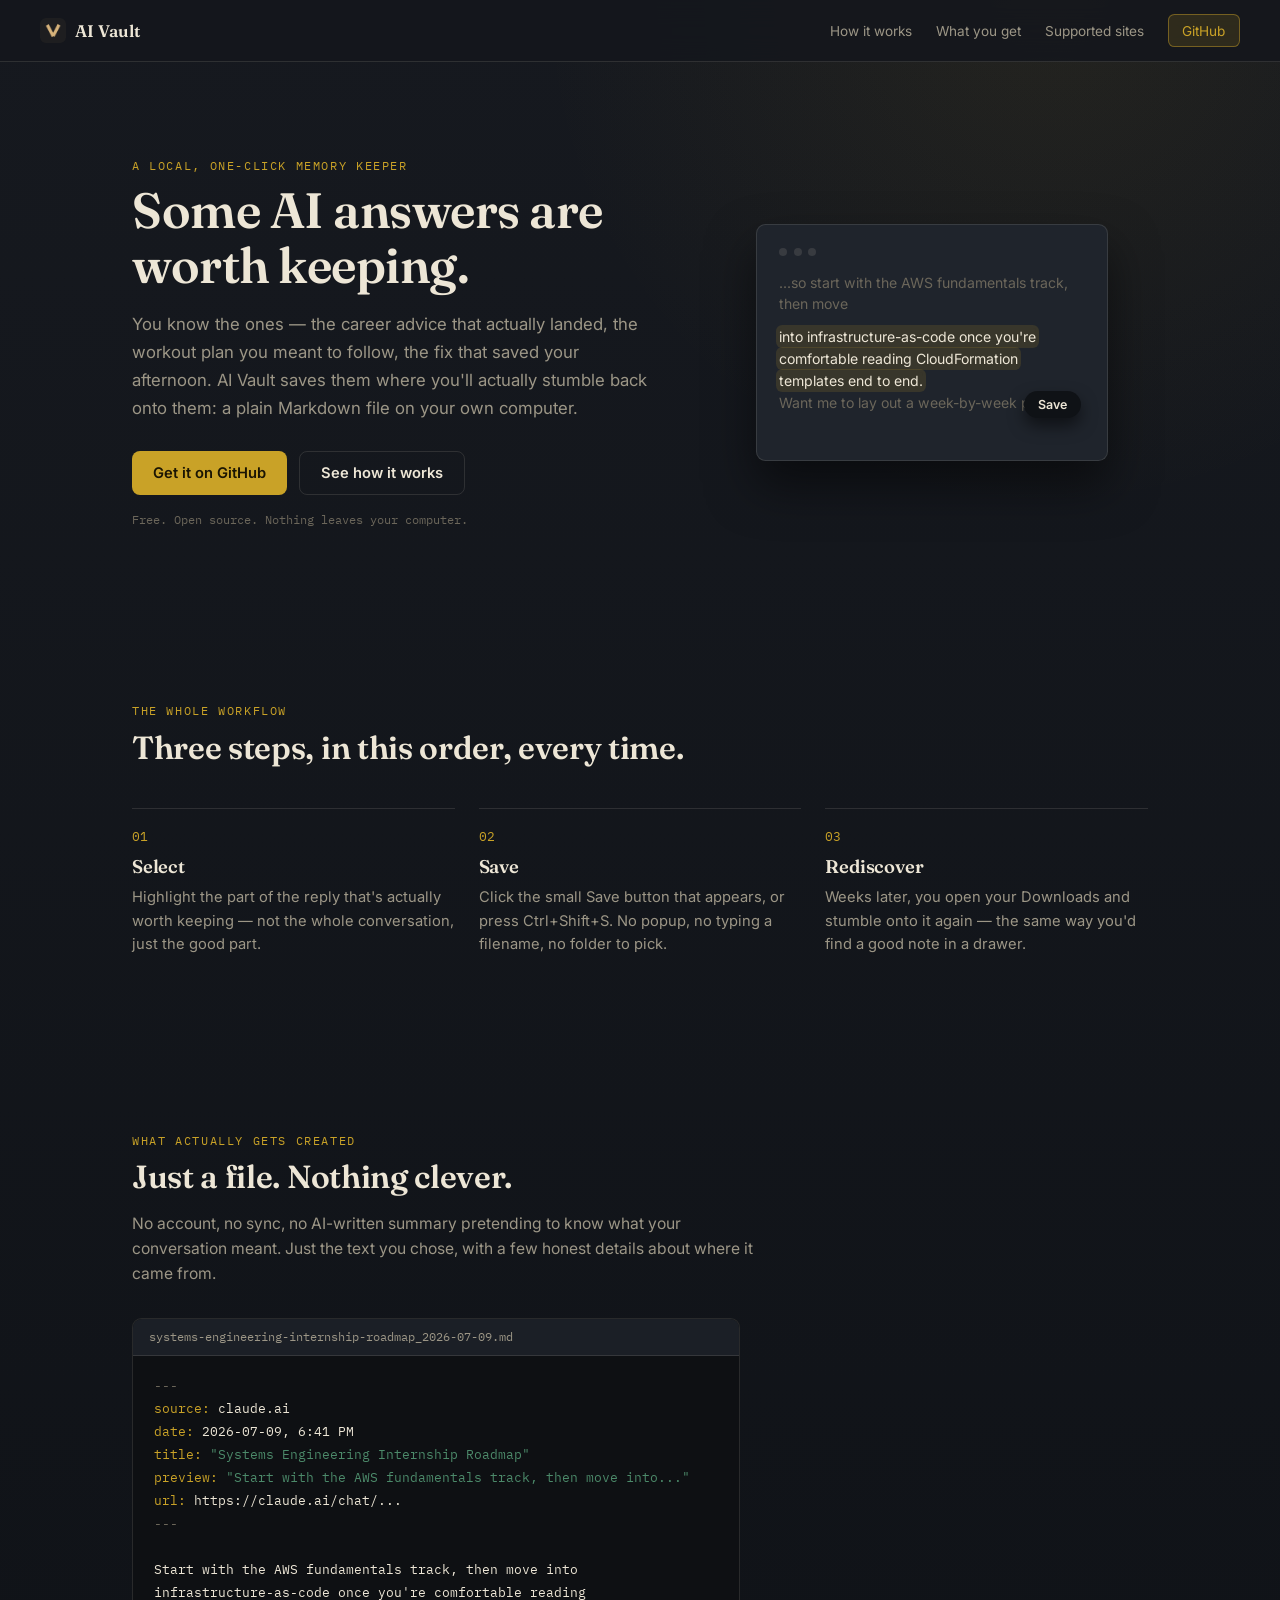
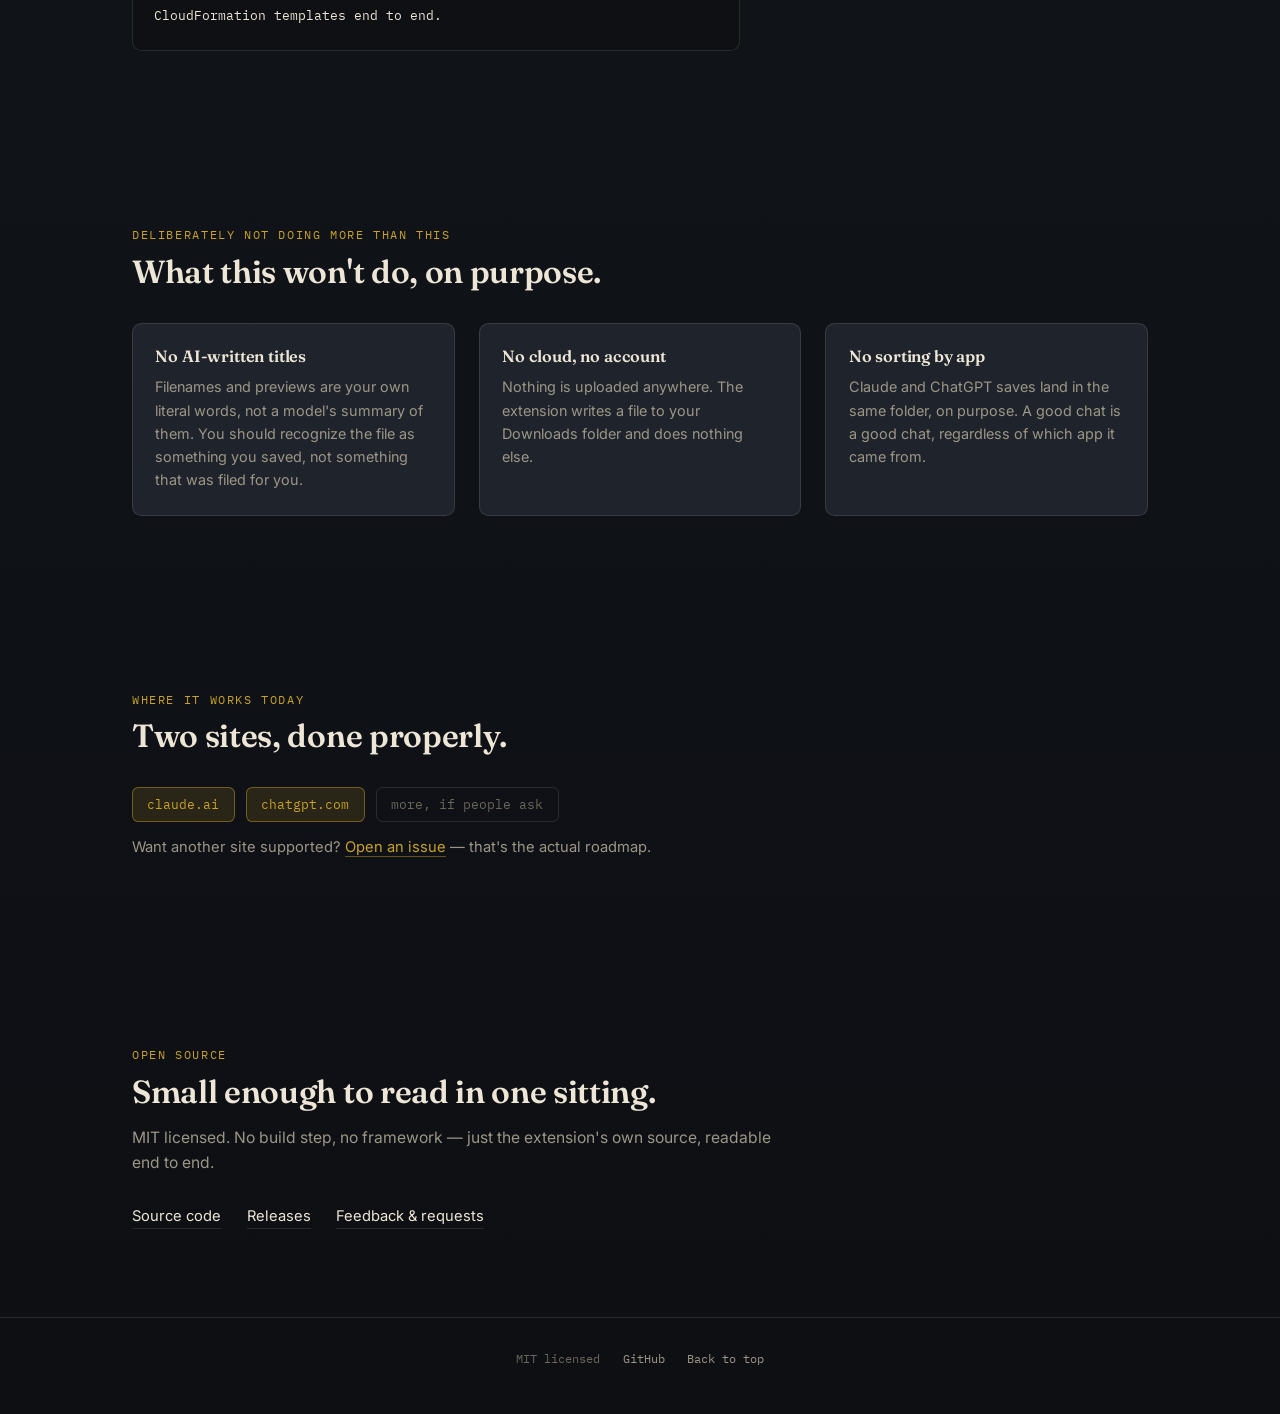
==== site/index.html @ 9601a529 "Initial commit: AI Vault v1.0.0" ====
<!doctype html>
<html lang="en">
  <head>
    <meta charset="utf-8" />
    <meta name="viewport" content="width=device-width, initial-scale=1" />
    <title>AI Vault — keep the AI answers worth keeping</title>
    <meta
      name="description"
      content="A tiny Chrome extension that saves the AI chats you actually care about. Highlight text on Claude or ChatGPT, hit Save, get a local Markdown file. No cloud, no accounts, no dialogs."
    />
    <meta name="keywords" content="save ChatGPT conversations, export Claude chats, AI conversation to Markdown, local-first AI notes, personal AI archive, ChatGPT knowledge base" />
    <link rel="canonical" href="https://ps-aditya.github.io/ai-vault/" />
    <meta property="og:title" content="AI Vault — keep the AI answers worth keeping" />
    <meta property="og:description" content="Highlight text on Claude or ChatGPT, hit Save. It becomes a local Markdown file, no cloud, no accounts, no dialogs." />
    <meta property="og:type" content="website" />
    <meta property="og:url" content="https://ps-aditya.github.io/ai-vault/" />
    <meta property="og:image" content="https://ps-aditya.github.io/ai-vault/assets/icon.png" />
    <meta name="twitter:card" content="summary" />
    <meta name="twitter:title" content="AI Vault — keep the AI answers worth keeping" />
    <meta name="twitter:description" content="A one-click local save for the AI chats that actually matter to you." />
    <link rel="icon" href="assets/icon.png" />
    <link rel="preconnect" href="https://fonts.googleapis.com" />
    <link rel="preconnect" href="https://fonts.gstatic.com" crossorigin />
    <link
      href="https://fonts.googleapis.com/css2?family=Fraunces:opsz,wght@9..144,500;9..144,600&family=Inter:wght@400;500;600&family=IBM+Plex+Mono:wght@400;500&display=swap"
      rel="stylesheet"
    />
    <link rel="stylesheet" href="styles.css" />
    <script type="application/ld+json">
      {
        "@context": "https://schema.org",
        "@type": "SoftwareApplication",
        "name": "AI Vault",
        "applicationCategory": "BrowserApplication",
        "operatingSystem": "Chrome",
        "description": "Local-first Chrome extension that saves highlighted AI chat text as Markdown files on your own computer. No cloud, no accounts.",
        "url": "https://ps-aditya.github.io/ai-vault/",
        "codeRepository": "https://github.com/ps-aditya/ai-vault",
        "license": "https://github.com/ps-aditya/ai-vault/blob/main/LICENSE",
        "offers": {
          "@type": "Offer",
          "price": "0",
          "priceCurrency": "USD"
        }
      }
    </script>
  </head>
  <body>
    <header class="topbar">
      <a class="brand" href="#top">
        <img src="assets/icon.png" alt="" />
        <span>AI Vault</span>
      </a>
      <nav aria-label="Primary navigation">
        <a href="#how-it-works">How it works</a>
        <a href="#what-you-get">What you get</a>
        <a href="#sources">Supported sites</a>
        <a class="nav-cta" href="https://github.com/ps-aditya/ai-vault">GitHub</a>
      </nav>
    </header>

    <main>
      <section class="hero" id="top">
        <div class="hero-copy">
          <p class="eyebrow">a local, one-click memory keeper</p>
          <h1>Some AI answers are worth keeping.</h1>
          <p class="lede">
            You know the ones — the career advice that actually landed, the
            workout plan you meant to follow, the fix that saved your
            afternoon. AI Vault saves them where you'll actually stumble
            back onto them: a plain Markdown file on your own computer.
          </p>
          <div class="hero-actions">
            <a class="btn-primary" href="https://github.com/ps-aditya/ai-vault/releases/latest">Get it on GitHub</a>
            <a class="btn-ghost" href="#how-it-works">See how it works</a>
          </div>
          <p class="hero-fineprint">Free. Open source. Nothing leaves your computer.</p>
        </div>

        <div class="hero-visual" aria-hidden="true">
          <div class="index-card">
            <div class="card-row card-head">
              <span class="dot"></span><span class="dot"></span><span class="dot"></span>
            </div>
            <p class="card-line card-line--muted">...so start with the AWS fundamentals track, then move</p>
            <p class="card-line card-line--highlight">
              into infrastructure-as-code once you're comfortable reading
              CloudFormation templates end to end.
            </p>
            <p class="card-line card-line--muted">Want me to lay out a week-by-week plan?</p>
            <div class="save-pill">Save</div>
            <div class="stamp">SAVED</div>
          </div>
        </div>
      </section>

      <section class="sequence" id="how-it-works">
        <div class="section-head">
          <p class="eyebrow">the whole workflow</p>
          <h2>Three steps, in this order, every time.</h2>
        </div>
        <div class="sequence-rail">
          <article>
            <span class="seq-number">01</span>
            <h3>Select</h3>
            <p>Highlight the part of the reply that's actually worth keeping — not the whole conversation, just the good part.</p>
          </article>
          <article>
            <span class="seq-number">02</span>
            <h3>Save</h3>
            <p>Click the small Save button that appears, or press Ctrl+Shift+S. No popup, no typing a filename, no folder to pick.</p>
          </article>
          <article>
            <span class="seq-number">03</span>
            <h3>Rediscover</h3>
            <p>Weeks later, you open your Downloads and stumble onto it again — the same way you'd find a good note in a drawer.</p>
          </article>
        </div>
      </section>

      <section class="file-preview" id="what-you-get">
        <div class="section-head compact">
          <p class="eyebrow">what actually gets created</p>
          <h2>Just a file. Nothing clever.</h2>
          <p>
            No account, no sync, no AI-written summary pretending to know
            what your conversation meant. Just the text you chose, with a
            few honest details about where it came from.
          </p>
        </div>
        <div class="md-card">
          <div class="md-card-bar">
            <span>systems-engineering-internship-roadmap_2026-07-09.md</span>
          </div>
          <pre class="md-card-body"><span class="md-rule">---</span>
<span class="md-key">source:</span> claude.ai
<span class="md-key">date:</span> 2026-07-09, 6:41 PM
<span class="md-key">title:</span> <span class="md-str">"Systems Engineering Internship Roadmap"</span>
<span class="md-key">preview:</span> <span class="md-str">"Start with the AWS fundamentals track, then move into..."</span>
<span class="md-key">url:</span> https://claude.ai/chat/...
<span class="md-rule">---</span>

Start with the AWS fundamentals track, then move into
infrastructure-as-code once you're comfortable reading
CloudFormation templates end to end.</pre>
        </div>
      </section>

      <section class="principles">
        <div class="section-head compact">
          <p class="eyebrow">deliberately not doing more than this</p>
          <h2>What this won't do, on purpose.</h2>
        </div>
        <div class="principle-grid">
          <article>
            <h3>No AI-written titles</h3>
            <p>Filenames and previews are your own literal words, not a model's summary of them. You should recognize the file as something you saved, not something that was filed for you.</p>
          </article>
          <article>
            <h3>No cloud, no account</h3>
            <p>Nothing is uploaded anywhere. The extension writes a file to your Downloads folder and does nothing else.</p>
          </article>
          <article>
            <h3>No sorting by app</h3>
            <p>Claude and ChatGPT saves land in the same folder, on purpose. A good chat is a good chat, regardless of which app it came from.</p>
          </article>
        </div>
      </section>

      <section class="sources" id="sources">
        <div class="section-head compact">
          <p class="eyebrow">where it works today</p>
          <h2>Two sites, done properly.</h2>
        </div>
        <div class="source-badges">
          <span class="source-badge">claude.ai</span>
          <span class="source-badge">chatgpt.com</span>
          <span class="source-badge source-badge--soon">more, if people ask</span>
        </div>
        <p class="sources-note">
          Want another site supported? <a href="https://github.com/ps-aditya/ai-vault/issues">Open an issue</a> — that's the actual roadmap.
        </p>
      </section>

      <section class="community">
        <div class="section-head compact">
          <p class="eyebrow">open source</p>
          <h2>Small enough to read in one sitting.</h2>
          <p>MIT licensed. No build step, no framework — just the extension's own source, readable end to end.</p>
        </div>
        <div class="community-links">
          <a href="https://github.com/ps-aditya/ai-vault">Source code</a>
          <a href="https://github.com/ps-aditya/ai-vault/releases/latest">Releases</a>
          <a href="https://github.com/ps-aditya/ai-vault/issues">Feedback &amp; requests</a>
        </div>
      </section>
    </main>

    <footer>
      <span>MIT licensed</span>
      <a href="https://github.com/ps-aditya/ai-vault">GitHub</a>
      <a href="#top">Back to top</a>
    </footer>

    <script src="script.js"></script>
  </body>
</html>
---- site/styles.css ----
:root {
  color-scheme: dark;
  --bg: #14171c;
  --bg-2: #1b1f26;
  --panel: #1f242c;
  --ink: #ede6d6;
  --muted: #9c9686;
  --faint: #6b665a;
  --brass: #c9a227;
  --brass-soft: rgba(201, 162, 39, 0.14);
  --brass-line: rgba(201, 162, 39, 0.45);
  --verdigris: #4c8a6a;
  --line: rgba(237, 230, 214, 0.12);
  --shadow: rgba(0, 0, 0, 0.5);
  --max: 1080px;
}

* {
  box-sizing: border-box;
}

html {
  scroll-behavior: smooth;
}

@media (prefers-reduced-motion: reduce) {
  html {
    scroll-behavior: auto;
  }
  * {
    animation-duration: 0.001ms !important;
    animation-iteration-count: 1 !important;
    transition-duration: 0.001ms !important;
  }
}

body {
  margin: 0;
  color: var(--ink);
  background:
    radial-gradient(circle at 82% 0%, rgba(201, 162, 39, 0.08), transparent 32rem),
    linear-gradient(180deg, #16191f 0%, #101318 55%, #0d0f13 100%);
  font-family: "Inter", -apple-system, BlinkMacSystemFont, "Segoe UI", sans-serif;
  -webkit-font-smoothing: antialiased;
}

h1,
h2,
h3 {
  font-family: "Fraunces", Georgia, serif;
  font-weight: 600;
  letter-spacing: -0.01em;
  margin: 0;
}

a {
  color: inherit;
  text-decoration: none;
}

a:focus-visible,
button:focus-visible,
.save-pill:focus-visible {
  outline: 2px solid var(--brass);
  outline-offset: 2px;
}

img {
  max-width: 100%;
  display: block;
}

.eyebrow {
  font-family: "IBM Plex Mono", monospace;
  font-size: 0.72rem;
  text-transform: uppercase;
  letter-spacing: 0.14em;
  color: var(--brass);
  margin: 0 0 0.6rem;
}

/* ---------- topbar ---------- */

.topbar {
  position: sticky;
  top: 0;
  z-index: 20;
  display: flex;
  align-items: center;
  justify-content: space-between;
  gap: 1rem;
  padding: 0.9rem clamp(1rem, 4vw, 2.5rem);
  background: rgba(20, 23, 28, 0.86);
  backdrop-filter: blur(14px);
  border-bottom: 1px solid var(--line);
}

.brand {
  display: flex;
  align-items: center;
  gap: 0.6rem;
  font-family: "Fraunces", serif;
  font-weight: 600;
  font-size: 1.05rem;
}

.brand img {
  width: 1.6rem;
  height: 1.6rem;
  border-radius: 0.35rem;
}

nav {
  display: flex;
  align-items: center;
  gap: clamp(0.9rem, 2vw, 1.5rem);
  font-size: 0.85rem;
  color: var(--muted);
}

nav a {
  transition: color 150ms ease;
}

nav a:hover {
  color: var(--ink);
}

.nav-cta {
  border: 1px solid var(--brass-line);
  border-radius: 0.4rem;
  padding: 0.45rem 0.85rem;
  color: var(--brass);
  background: var(--brass-soft);
}

.nav-cta:hover {
  color: var(--ink);
  border-color: var(--brass);
}

/* ---------- layout scaffolding ---------- */

main > section {
  max-width: var(--max);
  margin: 0 auto;
  padding: clamp(3rem, 7vw, 5.5rem) clamp(1.2rem, 4vw, 2rem);
}

.section-head {
  max-width: 40rem;
  margin: 0 0 2.6rem;
}

.section-head h2 {
  font-size: clamp(1.5rem, 3vw, 2rem);
  margin-top: 0.3rem;
}

.section-head p:not(.eyebrow) {
  color: var(--muted);
  font-size: 0.98rem;
  line-height: 1.6;
  margin-top: 0.9rem;
}

.section-head.compact {
  margin-bottom: 2rem;
}

/* ---------- hero ---------- */

.hero {
  display: grid;
  grid-template-columns: 1.1fr 0.9fr;
  gap: clamp(2rem, 5vw, 3.5rem);
  align-items: center;
  padding-top: clamp(3.5rem, 9vw, 6rem) !important;
}

.hero h1 {
  font-size: clamp(2.1rem, 4.6vw, 3.1rem);
  line-height: 1.12;
  margin-bottom: 1.1rem;
}

.lede {
  color: var(--muted);
  font-size: 1.05rem;
  line-height: 1.65;
  max-width: 34rem;
  margin: 0 0 1.8rem;
}

.hero-actions {
  display: flex;
  flex-wrap: wrap;
  gap: 0.8rem;
  margin-bottom: 1rem;
}

.btn-primary,
.btn-ghost {
  display: inline-flex;
  align-items: center;
  font-size: 0.92rem;
  font-weight: 600;
  padding: 0.75rem 1.3rem;
  border-radius: 0.5rem;
  transition: transform 150ms ease, border-color 150ms ease, background 150ms ease;
}

.btn-primary {
  background: var(--brass);
  color: #1a1503;
}

.btn-primary:hover {
  transform: translateY(-1px);
  background: #dcb531;
}

.btn-ghost {
  border: 1px solid var(--line);
  color: var(--ink);
}

.btn-ghost:hover {
  border-color: var(--brass-line);
  color: var(--brass);
}

.hero-fineprint {
  font-family: "IBM Plex Mono", monospace;
  font-size: 0.78rem;
  color: var(--faint);
  margin: 0;
}

/* ---------- hero visual: the index card ---------- */

.hero-visual {
  display: flex;
  justify-content: center;
}

.index-card {
  position: relative;
  width: min(100%, 22rem);
  background: var(--panel);
  border: 1px solid var(--line);
  border-radius: 0.6rem;
  padding: 1.4rem 1.4rem 2.2rem;
  box-shadow: 0 1.5rem 3rem var(--shadow);
}

.card-head {
  display: flex;
  gap: 0.4rem;
  margin-bottom: 1rem;
}

.card-head .dot {
  width: 0.5rem;
  height: 0.5rem;
  border-radius: 50%;
  background: var(--line);
}

.card-line {
  font-size: 0.88rem;
  line-height: 1.55;
  margin: 0 0 0.7rem;
}

.card-line--muted {
  color: var(--faint);
}

.card-line--highlight {
  color: var(--ink);
  background: var(--brass-soft);
  box-shadow: 0 0 0 3px var(--brass-soft);
  border-radius: 0.2rem;
  display: inline;
  box-decoration-break: clone;
  -webkit-box-decoration-break: clone;
}

.save-pill {
  position: absolute;
  right: 1.6rem;
  bottom: 2.6rem;
  background: #0f1216;
  color: var(--ink);
  font-size: 0.78rem;
  font-weight: 600;
  padding: 0.4rem 0.9rem;
  border-radius: 999px;
  box-shadow: 0 0.5rem 1rem var(--shadow);
  animation: pill-pulse 3.6s ease-in-out infinite;
}

.stamp {
  position: absolute;
  right: 1.3rem;
  bottom: 0.9rem;
  font-family: "IBM Plex Mono", monospace;
  font-size: 0.68rem;
  font-weight: 500;
  letter-spacing: 0.12em;
  color: var(--verdigris);
  border: 1.5px solid var(--verdigris);
  border-radius: 0.3rem;
  padding: 0.15rem 0.5rem;
  transform: rotate(-7deg);
  opacity: 0;
  animation: stamp-appear 3.6s ease-in-out infinite;
}

@keyframes pill-pulse {
  0%, 55% { opacity: 1; transform: translateY(0); }
  70%, 100% { opacity: 0; transform: translateY(4px); }
}

@keyframes stamp-appear {
  0%, 60% { opacity: 0; transform: rotate(-7deg) scale(0.8); }
  72%, 92% { opacity: 1; transform: rotate(-7deg) scale(1); }
  100% { opacity: 0; transform: rotate(-7deg) scale(1); }
}

/* ---------- sequence ---------- */

.sequence-rail {
  display: grid;
  grid-template-columns: repeat(3, 1fr);
  gap: 1.5rem;
}

.sequence-rail article {
  border-top: 1px solid var(--line);
  padding-top: 1.2rem;
}

.seq-number {
  display: block;
  font-family: "IBM Plex Mono", monospace;
  font-size: 0.8rem;
  color: var(--brass);
  margin-bottom: 0.6rem;
}

.sequence-rail h3 {
  font-size: 1.15rem;
  margin-bottom: 0.5rem;
}

.sequence-rail p {
  color: var(--muted);
  font-size: 0.92rem;
  line-height: 1.6;
  margin: 0;
}

/* ---------- file preview ---------- */

.md-card {
  border: 1px solid var(--line);
  border-radius: 0.6rem;
  overflow: hidden;
  background: #0e1013;
  max-width: 38rem;
}

.md-card-bar {
  padding: 0.65rem 1rem;
  background: var(--bg-2);
  border-bottom: 1px solid var(--line);
  font-family: "IBM Plex Mono", monospace;
  font-size: 0.75rem;
  color: var(--muted);
}

.md-card-body {
  margin: 0;
  padding: 1.2rem 1.3rem 1.4rem;
  font-family: "IBM Plex Mono", monospace;
  font-size: 0.82rem;
  line-height: 1.75;
  color: var(--ink);
  overflow-x: auto;
  white-space: pre-wrap;
}

.md-rule {
  color: var(--faint);
}

.md-key {
  color: var(--brass);
}

.md-str {
  color: var(--verdigris);
}

/* ---------- principles ---------- */

.principle-grid {
  display: grid;
  grid-template-columns: repeat(3, 1fr);
  gap: 1.5rem;
}

.principle-grid article {
  background: var(--panel);
  border: 1px solid var(--line);
  border-radius: 0.6rem;
  padding: 1.4rem 1.4rem 1.5rem;
}

.principle-grid h3 {
  font-size: 1.02rem;
  margin-bottom: 0.6rem;
}

.principle-grid p {
  color: var(--muted);
  font-size: 0.9rem;
  line-height: 1.6;
  margin: 0;
}

/* ---------- sources ---------- */

.source-badges {
  display: flex;
  flex-wrap: wrap;
  gap: 0.7rem;
  margin-bottom: 1rem;
}

.source-badge {
  font-family: "IBM Plex Mono", monospace;
  font-size: 0.82rem;
  padding: 0.5rem 0.9rem;
  border-radius: 0.4rem;
  border: 1px solid var(--brass-line);
  color: var(--brass);
  background: var(--brass-soft);
}

.source-badge--soon {
  border-color: var(--line);
  color: var(--faint);
  background: transparent;
}

.sources-note {
  color: var(--muted);
  font-size: 0.92rem;
}

.sources-note a {
  color: var(--brass);
  border-bottom: 1px solid var(--brass-line);
}

/* ---------- community ---------- */

.community-links {
  display: flex;
  flex-wrap: wrap;
  gap: 0.5rem 1.6rem;
  margin-top: 0.6rem;
}

.community-links a {
  font-size: 0.92rem;
  color: var(--ink);
  border-bottom: 1px solid var(--line);
  padding-bottom: 0.15rem;
  transition: border-color 150ms ease, color 150ms ease;
}

.community-links a:hover {
  color: var(--brass);
  border-color: var(--brass-line);
}

/* ---------- footer ---------- */

footer {
  display: flex;
  flex-wrap: wrap;
  align-items: center;
  justify-content: center;
  gap: 1.4rem;
  padding: 2rem 1.2rem 3rem;
  color: var(--faint);
  font-family: "IBM Plex Mono", monospace;
  font-size: 0.78rem;
  border-top: 1px solid var(--line);
}

footer a {
  color: var(--muted);
  transition: color 150ms ease;
}

footer a:hover {
  color: var(--brass);
}

/* ---------- responsive ---------- */

@media (max-width: 860px) {
  .hero {
    grid-template-columns: 1fr;
  }

  .hero-visual {
    order: -1;
  }

  .sequence-rail,
  .principle-grid {
    grid-template-columns: 1fr;
  }

  nav a:not(.nav-cta) {
    display: none;
  }
}
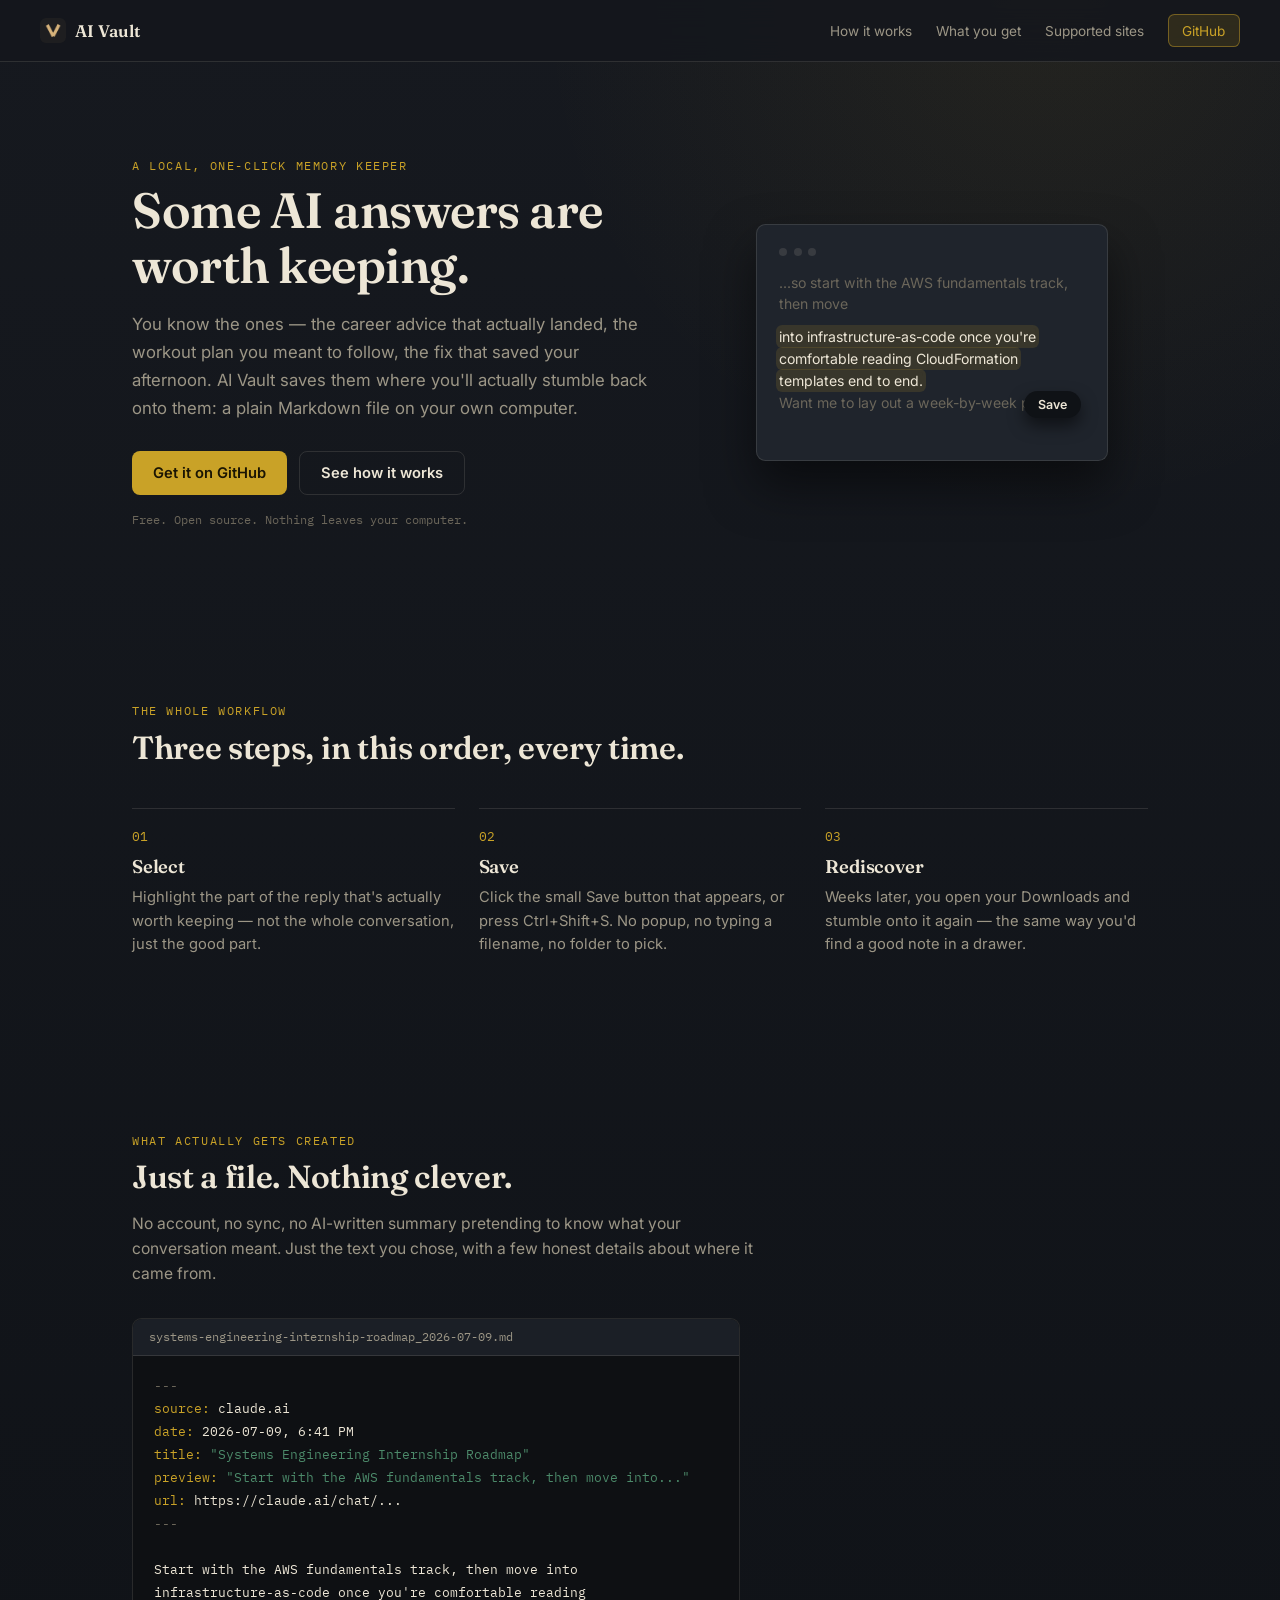
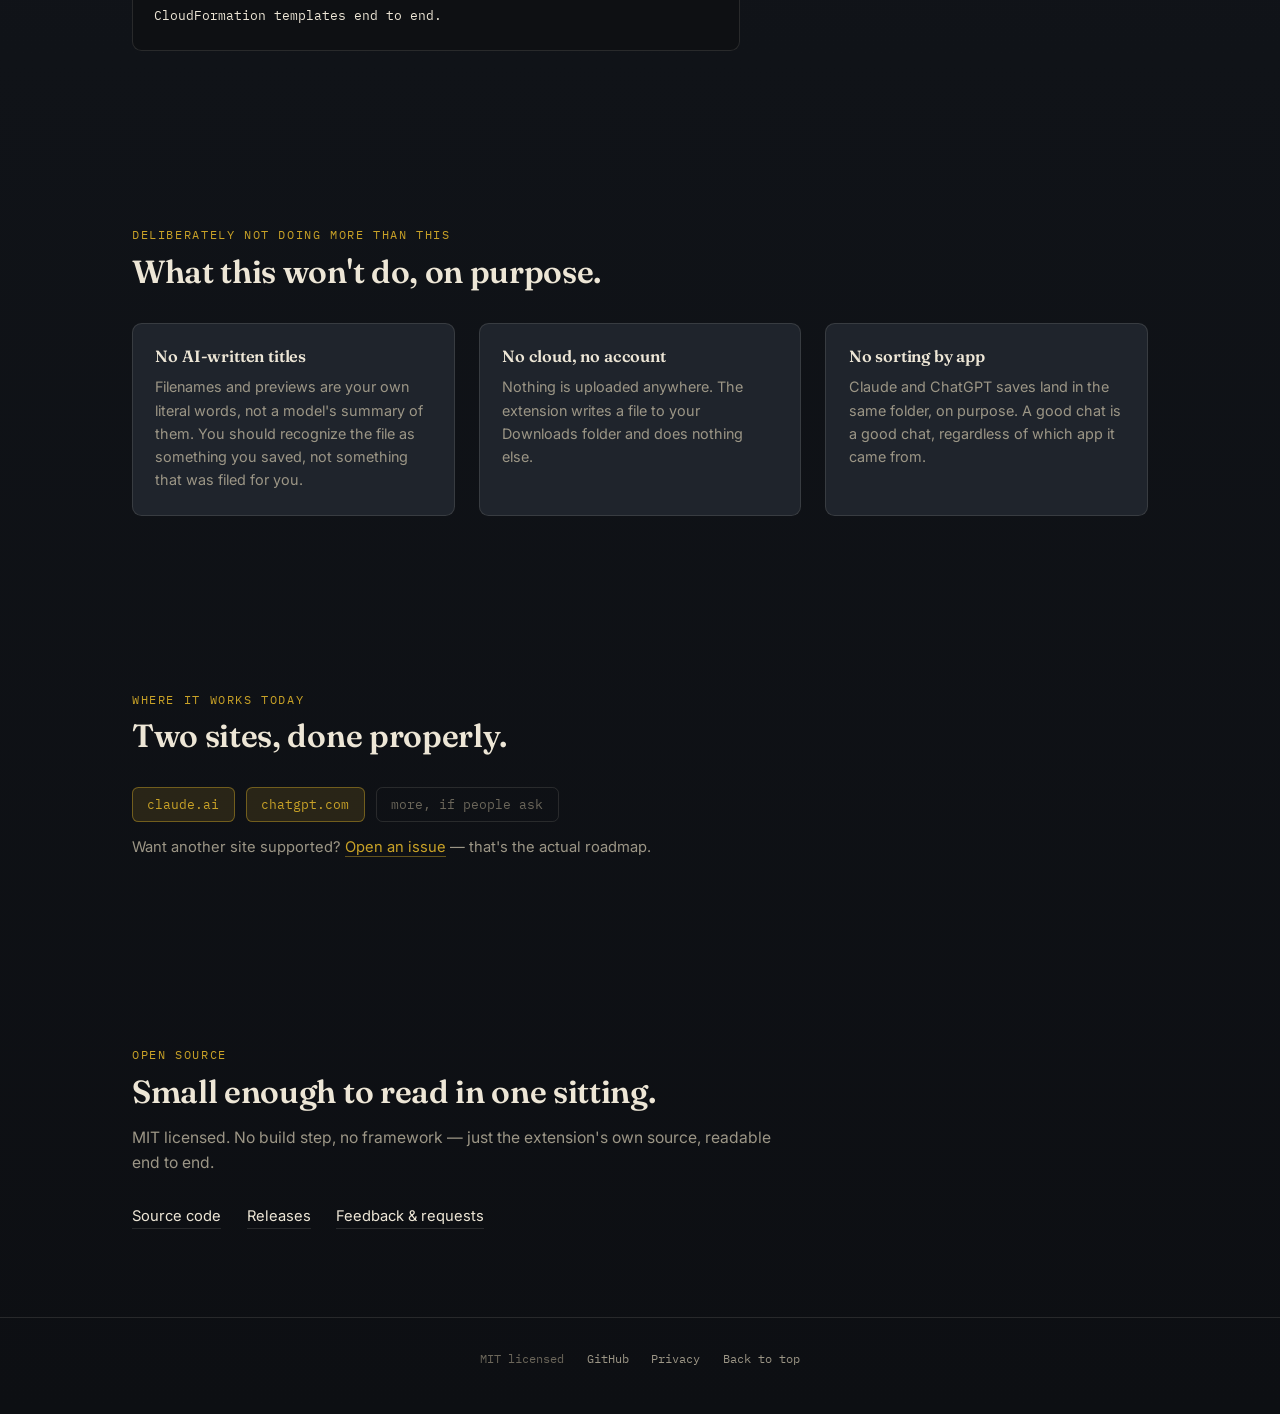
==== commit d319ddd9: "Add privacy policy page, remove unused scripting permission" ====
--- a/site/index.html
+++ b/site/index.html
@@ -199,9 +199,9 @@
     <footer>
       <span>MIT licensed</span>
       <a href="https://github.com/ps-aditya/ai-vault">GitHub</a>
+      <a href="privacy.html">Privacy</a>
       <a href="#top">Back to top</a>
     </footer>
-
     <script src="script.js"></script>
   </body>
 </html>
